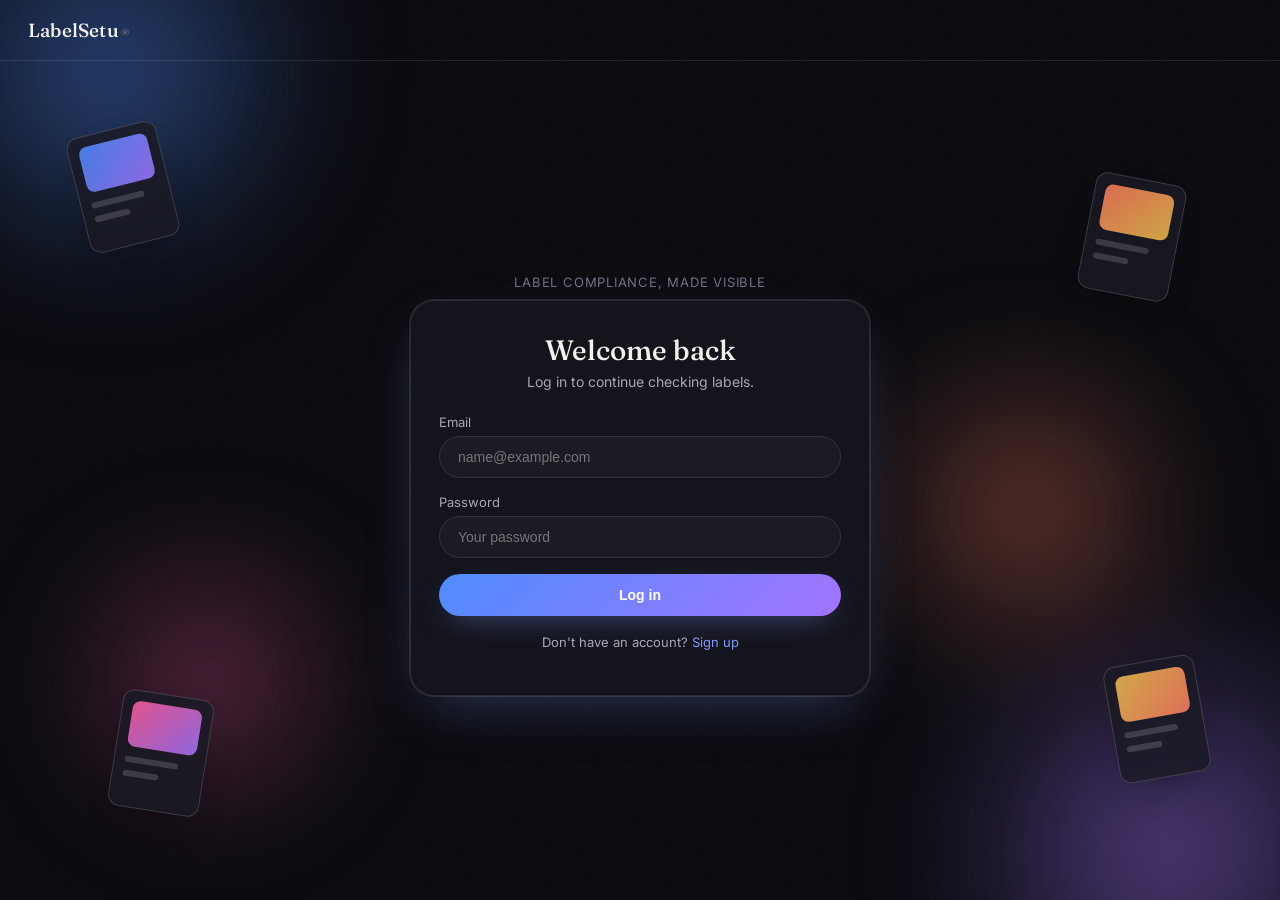
==== login.html @ 59ebf5c0 "Initial commit" ====
<!DOCTYPE html>
<html lang="en">
<head>
<meta charset="UTF-8">
<title>Log in — LabelSetu</title>
<link rel="stylesheet" href="style.css">
</head>
<body>

<div class="blob-field">
  <div class="blob blob-1"></div>
  <div class="blob blob-2"></div>
  <div class="blob blob-3"></div>
  <div class="blob blob-4"></div>
</div>
<div class="noise-overlay"></div>

<nav class="navbar">
  <div class="brand">LabelSetu<sup>®</sup></div>
</nav>

<div class="page">
  <div class="float-card c1"><span class="fc-line l1"></span><span class="fc-line l2"></span></div>
  <div class="float-card c2"><span class="fc-line l1"></span><span class="fc-line l2"></span></div>
  <div class="float-card c3"><span class="fc-line l1"></span><span class="fc-line l2"></span></div>
  <div class="float-card c4"><span class="fc-line l1"></span><span class="fc-line l2"></span></div>

  <div class="container">
    <p class="eyebrow">Label compliance, made visible</p>
    <div class="card">
      <h1>Welcome back</h1>
      <p class="subtitle">Log in to continue checking labels.</p>

      <form id="loginForm">
        <label for="email">Email</label>
        <input type="email" id="email" placeholder="name@example.com" required>

        <label for="password">Password</label>
        <input type="password" id="password" placeholder="Your password" required>

        <p class="error-text" id="errorText" style="display:none;"></p>

        <button type="submit" class="primary">Log in</button>
      </form>

      <p class="form-footer">Don't have an account? <a href="signup.html">Sign up</a></p>
    </div>
  </div>
</div>

<script src="app.js"></script>
<script>
  document.getElementById("loginForm").addEventListener("submit", function (e) {
    e.preventDefault();
    const email = document.getElementById("email").value.trim();
    const password = document.getElementById("password").value;
    const errorEl = document.getElementById("errorText");

    const result = mockLogin(email, password);
    if (!result.ok) {
      errorEl.textContent = result.error;
      errorEl.style.display = "block";
      return;
    }

    window.location.href = "upload.html";
  });
</script>
</body>
</html>
---- style.css ----
@import url('https://fonts.googleapis.com/css2?family=Fraunces:ital,opsz,wght@0,9..144,400;0,9..144,500;0,9..144,600;1,9..144,500&family=Inter:wght@400;500;600;700&display=swap');

/* ===== Theme variables ===== */
:root {
  --bg: #0b0b10;
  --bg-2: #101018;
  --surface: #14141c;
  --surface-2: #1b1b25;
  --text: #f3f1ea;
  --text-secondary: #a9a6b8;
  --text-muted: #726f82;
  --border: rgba(255,255,255,0.10);
  --border-strong: rgba(255,255,255,0.18);

  --blue: #4f8cff;
  --purple: #a374ff;
  --coral: #ff7e5f;
  --pink: #ff5fa2;
  --gold: #f2c14e;

  --accent: #7f9cff;
  --accent-text: #0b0b10;
  --accent-grad: linear-gradient(135deg, var(--blue), var(--purple));

  --success-bg: rgba(151, 196, 89, 0.14);
  --success-text: #97c459;
  --danger-bg: rgba(226, 75, 74, 0.14);
  --danger-text: #f0a3a2;

  --radius: 16px;
  --radius-pill: 999px;
  --shadow-glow: 0 0 0 1px var(--border), 0 20px 60px -20px rgba(127,156,255,0.35);
  --noise-opacity: 0.05;
}

[data-theme="light"] {
  --bg: #f3efe6;
  --bg-2: #ece5d6;
  --surface: #fffdf8;
  --surface-2: #f3ede1;
  --text: #201d1a;
  --text-secondary: #6b6558;
  --text-muted: #948e7e;
  --border: rgba(30,25,15,0.10);
  --border-strong: rgba(30,25,15,0.18);

  --accent: #185fa5;
  --accent-text: #ffffff;
  --accent-grad: linear-gradient(135deg, #ff7e5f, #a374ff);

  --success-bg: #eaf3de;
  --success-text: #3b6d11;
  --danger-bg: #fcebeb;
  --danger-text: #a32d2d;

  --shadow-glow: 0 0 0 1px var(--border), 0 24px 60px -24px rgba(163,116,255,0.25);
  --noise-opacity: 0.035;
}

* { box-sizing: border-box; }

html, body { height: 100%; }

body {
  margin: 0;
  font-family: 'Inter', -apple-system, BlinkMacSystemFont, "Segoe UI", sans-serif;
  background: var(--bg);
  color: var(--text);
  transition: background 0.25s, color 0.25s;
  position: relative;
  overflow-x: hidden;
  min-height: 100vh;
}

a { color: var(--accent); text-decoration: none; }

h1, h2, .brand, .serif { font-family: 'Fraunces', serif; }

/* ===== Background decoration ===== */
.blob-field {
  position: fixed;
  inset: 0;
  z-index: 0;
  overflow: hidden;
  pointer-events: none;
}

.blob {
  position: absolute;
  border-radius: 50%;
  filter: blur(70px);
  opacity: 0.55;
  animation: drift 16s ease-in-out infinite alternate;
}
[data-theme="light"] .blob { opacity: 0.35; }

.blob-1 { width: 420px; height: 420px; background: radial-gradient(circle, var(--blue), transparent 70%); top: -140px; left: -100px; }
.blob-2 { width: 460px; height: 460px; background: radial-gradient(circle, var(--purple), transparent 70%); bottom: -180px; right: -120px; animation-delay: -4s; }
.blob-3 { width: 300px; height: 300px; background: radial-gradient(circle, var(--coral), transparent 70%); top: 40%; right: 8%; animation-delay: -8s; }
.blob-4 { width: 260px; height: 260px; background: radial-gradient(circle, var(--pink), transparent 70%); bottom: 10%; left: 6%; animation-delay: -12s; }

@keyframes drift {
  0% { transform: translate(0, 0) scale(1); }
  100% { transform: translate(30px, -20px) scale(1.08); }
}

.noise-overlay {
  position: fixed;
  inset: 0;
  z-index: 1;
  pointer-events: none;
  opacity: var(--noise-opacity);
  mix-blend-mode: overlay;
  background-image: url("data:image/svg+xml,%3Csvg xmlns='http://www.w3.org/2000/svg' width='120' height='120'%3E%3Cfilter id='n'%3E%3CfeTurbulence type='fractalNoise' baseFrequency='0.9' numOctaves='2' stitchTiles='stitch'/%3E%3C/filter%3E%3Crect width='100%25' height='100%25' filter='url(%23n)'/%3E%3C/svg%3E");
}

/* ===== Floating decorative label cards (artistic filler) ===== */
.float-card {
  position: absolute;
  width: 92px;
  height: 118px;
  border-radius: 12px;
  border: 1px solid var(--border-strong);
  background: var(--surface-2);
  box-shadow: 0 16px 40px -16px rgba(0,0,0,0.5);
  z-index: 0;
  opacity: 0.85;
  pointer-events: none;
}
.float-card::before {
  content: "";
  position: absolute;
  inset: 10px 10px auto 10px;
  height: 46px;
  border-radius: 8px;
}
.float-card.c1 { top: 8%; left: 6%; transform: rotate(-14deg); }
.float-card.c1::before { background: linear-gradient(135deg, var(--blue), var(--purple)); }
.float-card.c2 { top: 14%; right: 8%; transform: rotate(11deg); }
.float-card.c2::before { background: linear-gradient(135deg, var(--coral), var(--gold)); }
.float-card.c3 { bottom: 10%; left: 9%; transform: rotate(9deg); }
.float-card.c3::before { background: linear-gradient(135deg, var(--pink), var(--purple)); }
.float-card.c4 { bottom: 14%; right: 6%; transform: rotate(-10deg); }
.float-card.c4::before { background: linear-gradient(135deg, var(--gold), var(--coral)); }
.float-card .fc-line { position: absolute; left: 10px; right: 10px; height: 6px; border-radius: 3px; background: var(--border-strong); }
.float-card .fc-line.l1 { top: 66px; width: 60%; }
.float-card .fc-line.l2 { top: 80px; width: 40%; }

@media (max-width: 820px) {
  .float-card { display: none; }
}

/* ===== Top nav ===== */
.navbar {
  position: relative;
  z-index: 2;
  display: flex;
  align-items: center;
  justify-content: space-between;
  padding: 18px 28px;
  background: transparent;
  border-bottom: 1px solid var(--border);
}

.navbar .brand {
  font-weight: 500;
  font-size: 19px;
  letter-spacing: 0.2px;
  display: flex;
  align-items: baseline;
  gap: 2px;
}
.navbar .brand sup { font-size: 11px; color: var(--text-muted); }

.navbar .nav-links {
  display: flex;
  gap: 22px;
  align-items: center;
  font-size: 14px;
}

.navbar .nav-links a {
  color: var(--text-secondary);
}

.navbar .nav-links a.active {
  color: var(--text);
  font-weight: 600;
}

.theme-toggle {
  background: var(--surface-2);
  border: 1px solid var(--border);
  border-radius: var(--radius-pill);
  padding: 8px 16px;
  cursor: pointer;
  color: var(--text);
  font-size: 13px;
  display: flex;
  align-items: center;
  gap: 6px;
}
.theme-toggle:hover { border-color: var(--border-strong); }

/* ===== Layout ===== */
.page {
  position: relative;
  z-index: 2;
  min-height: calc(100vh - 66px);
  display: flex;
  align-items: center;
  justify-content: center;
  padding: 40px 20px;
}

.page.top-aligned { align-items: flex-start; padding-top: 56px; }

.container {
  max-width: 460px;
  width: 100%;
  position: relative;
  z-index: 2;
}

.container.wide {
  max-width: 920px;
}

.eyebrow {
  text-align: center;
  font-size: 13px;
  color: var(--text-muted);
  letter-spacing: 0.06em;
  text-transform: uppercase;
  margin-bottom: 10px;
}

.card {
  background: var(--surface);
  border: 1px solid var(--border);
  border-radius: 24px;
  padding: 32px 28px;
  box-shadow: var(--shadow-glow);
}

h1 { font-size: 28px; font-weight: 500; margin: 0 0 6px; text-align: center; }
h2 { font-size: 18px; font-weight: 500; margin: 0 0 4px; }
p.subtitle { color: var(--text-secondary); font-size: 14px; margin: 0 0 24px; text-align: center; }

/* ===== Form elements ===== */
label {
  display: block;
  font-size: 13px;
  color: var(--text-secondary);
  margin-bottom: 6px;
}

input[type="text"],
input[type="email"],
input[type="password"] {
  width: 100%;
  padding: 12px 18px;
  border: 1px solid var(--border);
  border-radius: var(--radius-pill);
  background: var(--surface-2);
  color: var(--text);
  font-size: 14px;
  margin-bottom: 16px;
  outline: none;
  transition: border-color 0.15s;
}
input[type="text"]:focus,
input[type="email"]:focus,
input[type="password"]:focus { border-color: var(--accent); }

select {
  width: 100%;
  padding: 12px 18px;
  border: 1px solid var(--border);
  border-radius: var(--radius-pill);
  background: var(--surface-2);
  color: var(--text);
  font-size: 14px;
  margin-bottom: 16px;
}

input[type="file"] { display: none; }

.dropzone {
  border: 1.5px dashed var(--border-strong);
  border-radius: var(--radius);
  padding: 36px 16px;
  text-align: center;
  cursor: pointer;
  margin-bottom: 16px;
  color: var(--text-secondary);
  font-size: 14px;
  transition: border-color 0.15s, background 0.15s;
  background: var(--surface-2);
}

.dropzone:hover, .dropzone.dragover {
  border-color: var(--accent);
}

.dropzone .icon {
  font-size: 22px;
  margin-bottom: 10px;
  width: 44px; height: 44px;
  border-radius: 50%;
  background: var(--accent-grad);
  color: #fff;
  display: flex; align-items: center; justify-content: center;
  margin-left: auto; margin-right: auto;
}

.preview-thumb {
  width: 100%;
  max-height: 180px;
  object-fit: contain;
  border-radius: var(--radius);
  margin-bottom: 16px;
  border: 1px solid var(--border);
}

button.primary {
  width: 100%;
  padding: 13px;
  background: var(--accent-grad);
  color: #fff;
  border: none;
  border-radius: var(--radius-pill);
  font-size: 14px;
  font-weight: 600;
  cursor: pointer;
  box-shadow: 0 10px 30px -12px rgba(127,156,255,0.55);
}

button.primary:hover { filter: brightness(1.06); }
button.primary:disabled { opacity: 0.5; cursor: not-allowed; }

button.secondary {
  width: 100%;
  padding: 13px;
  background: transparent;
  color: var(--text);
  border: 1px solid var(--border);
  border-radius: var(--radius-pill);
  font-size: 14px;
  cursor: pointer;
  margin-top: 10px;
}
button.secondary:hover { border-color: var(--border-strong); }

.error-text {
  color: var(--danger-text);
  font-size: 13px;
  margin: -10px 0 14px;
}

.form-footer {
  text-align: center;
  font-size: 13px;
  color: var(--text-secondary);
  margin-top: 18px;
}

/* ===== Results screen ===== */
.status-badge {
  font-size: 12px;
  padding: 5px 12px;
  border-radius: var(--radius-pill);
  font-weight: 600;
}
.status-badge.fail { background: var(--danger-bg); color: var(--danger-text); }
.status-badge.pass { background: var(--success-bg); color: var(--success-text); }

.result-header {
  display: flex;
  justify-content: space-between;
  align-items: center;
  margin-bottom: 18px;
}

.result-meta {
  display: flex;
  gap: 14px;
  margin-bottom: 22px;
}

.result-meta .thumb {
  width: 76px;
  height: 76px;
  border-radius: 14px;
  background: var(--accent-grad);
  border: 1px solid var(--border);
  display: flex;
  align-items: center;
  justify-content: center;
  font-size: 22px;
  flex-shrink: 0;
  overflow: hidden;
}

.result-meta .meta-text {
  font-size: 13px;
  color: var(--text-secondary);
  line-height: 1.7;
}

.field-row {
  display: flex;
  justify-content: space-between;
  align-items: center;
  padding: 12px 0;
  border-bottom: 1px solid var(--border);
  font-size: 14px;
}
.field-row:last-child { border-bottom: none; }

.field-row .value.pass { color: var(--success-text); }
.field-row .value.fail { color: var(--danger-text); }

/* ===== Dashboard ===== */
.stat-grid {
  display: grid;
  grid-template-columns: repeat(3, 1fr);
  gap: 16px;
  margin-bottom: 28px;
}

.stat-card {
  background: var(--surface);
  border: 1px solid var(--border);
  border-radius: 20px;
  padding: 20px;
  box-shadow: var(--shadow-glow);
  border-top: 3px solid var(--accent);
}
.stat-card.danger-accent { border-top-color: #e24b4a; }
.stat-card.success-accent { border-top-color: #639922; }

.stat-card .label { font-size: 13px; color: var(--text-secondary); margin-bottom: 6px; }
.stat-card .value { font-size: 30px; font-weight: 600; font-family: 'Fraunces', serif; }
.stat-card .value.danger { color: var(--danger-text); }
.stat-card .value.success { color: var(--success-text); }

.scan-list {
  background: var(--surface);
  border: 1px solid var(--border);
  border-radius: 20px;
  overflow: hidden;
  box-shadow: var(--shadow-glow);
}

.scan-list .list-title {
  padding: 14px 20px;
  font-size: 13px;
  font-weight: 600;
  color: var(--text-secondary);
  border-bottom: 1px solid var(--border);
}

.scan-row {
  display: flex;
  align-items: center;
  justify-content: space-between;
  padding: 14px 20px;
  border-bottom: 1px solid var(--border);
  font-size: 14px;
}
.scan-row:last-child { border-bottom: none; }

.scan-row .row-left { display: flex; align-items: center; gap: 12px; }
.scan-row .row-icon {
  width: 36px; height: 36px; border-radius: 10px;
  background: var(--accent-grad); display: flex; align-items: center; justify-content: center;
}
.scan-row .row-title { font-size: 13px; text-transform: capitalize; }
.scan-row .row-time { font-size: 12px; color: var(--text-muted); }

.empty-state {
  text-align: center;
  padding: 48px 20px;
  color: var(--text-secondary);
  font-size: 14px;
}

.spinner {
  width: 20px; height: 20px;
  border: 2px solid var(--border);
  border-top-color: var(--accent);
  border-radius: 50%;
  animation: spin 0.7s linear infinite;
  margin: 0 auto 12px;
}
@keyframes spin { to { transform: rotate(360deg); } }
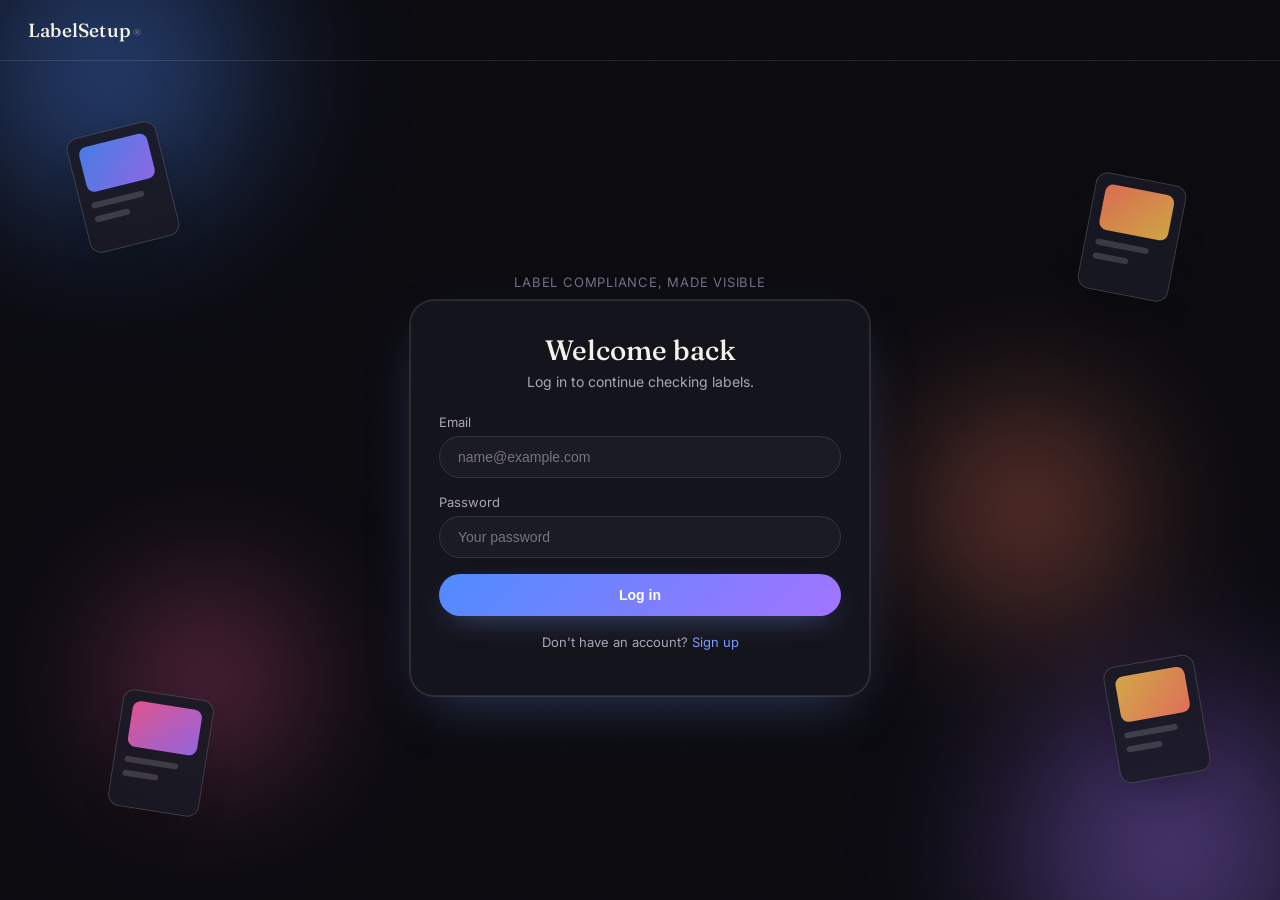
==== commit 3a8cc6e4: "Fix title and brand name from 'LabelSetu' to 'LabelSetup'" ====
--- a/login.html
+++ b/login.html
@@ -2,7 +2,7 @@
 <html lang="en">
 <head>
 <meta charset="UTF-8">
-<title>Log in — LabelSetu</title>
+<title>Log in — LabelSetup</title>
 <link rel="stylesheet" href="style.css">
 </head>
 <body>
@@ -16,7 +16,7 @@
 <div class="noise-overlay"></div>
 
 <nav class="navbar">
-  <div class="brand">LabelSetu<sup>®</sup></div>
+  <div class="brand">LabelSetup<sup>®</sup></div>
 </nav>
 
 <div class="page">
